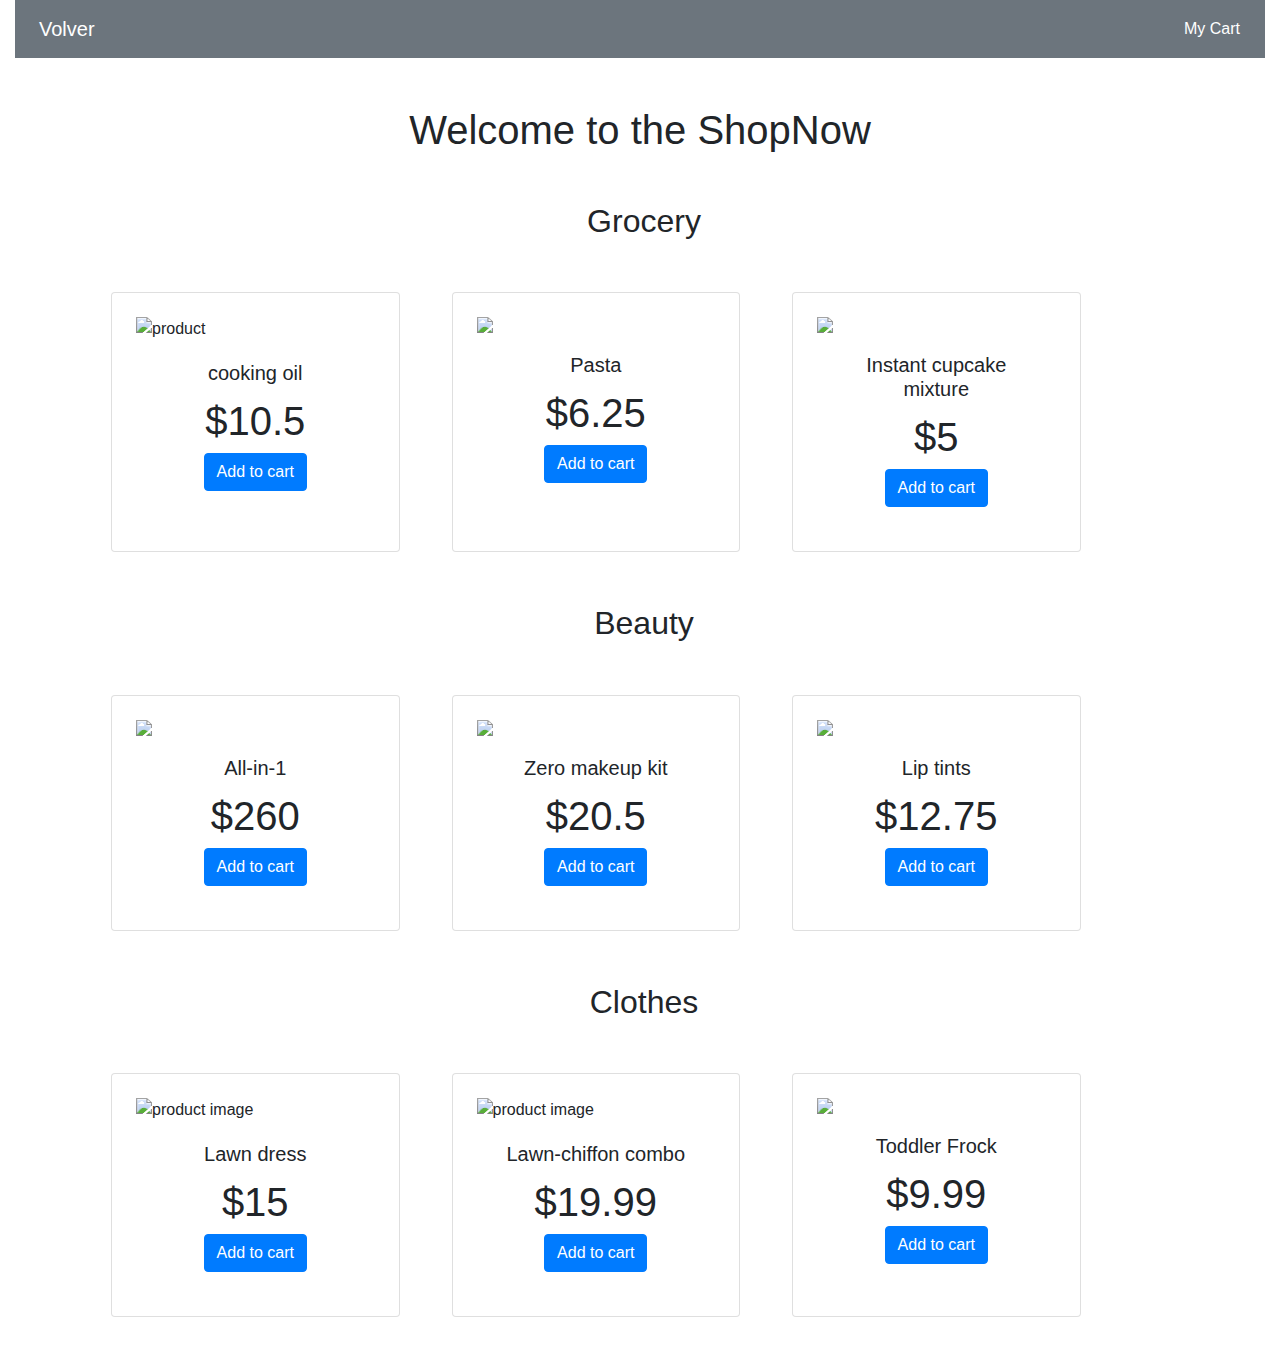
==== shop.html @ 93326316 "Ejercicios 1 - 4" ====
<!DOCTYPE html>
<html lang="en">

<head>
    <meta charset="UTF-8">
    <meta name="viewport" content="width=device-width, initial-scale=1.0">
    <!-- bootstrap -->
    <link rel="stylesheet" href="https://stackpath.bootstrapcdn.com/bootstrap/4.3.1/css/bootstrap.min.css"
          integrity="sha384-ggOyR0iXCbMQv3Xipma34MD+dH/1fQ784/j6cY/iJTQUOhcWr7x9JvoRxT2MZw1T" crossorigin="anonymous">
    <!-- font awesome -->
    <link rel="stylesheet" href="https://use.fontawesome.com/releases/v5.8.1/css/all.css"
          integrity="sha384-50oBUHEmvpQ+1lW4y57PTFmhCaXp0ML5d60M1M7uH2+nqUivzIebhndOJK28anvf" crossorigin="anonymous">

    <link rel="stylesheet" href="css/shop.css">
    <meta http-equiv="X-UA-Compatible" content="ie=edge">
    <title>ShopNow</title>
</head>

<body>
    <div class="container-fluid">
        <!-- navbar -->
        <nav class="navbar navbar-expand-md bg-secondary sticky-top">
            <a class="navbar-brand text-white" href="index.html"><span><i class="fas fa-shopping-cart mr-2"></i></span>
                <span>Volver</span> </a>
            <button class="navbar-toggler" type="button" data-toggle="collapse" data-target="#navbarSupportedContent"
                    aria-controls="navbarSupportedContent" aria-expanded="false" aria-label="Toggle navigation">
                <span class="navbar-toggler-icon"></span>
            </button>

            <div class="collapse navbar-collapse" id="navbarSupportedContent">
                <ul class="navbar-nav ml-auto">
                    <li class="nav-item">
                        <a class="nav-link text-white btn" id="cart" type="button" data-toggle="modal"
                           data-target="#cartModal" href="#beauty"><i class="fas fa-cart-arrow-down"></i>
                            My Cart</a>
                    </li>
                </ul>
            </div>
        </nav>

        <h1 class="text-center mt-3 m-5">Welcome to the ShopNow</h1>

        <!-- Grocery part -->
        <section>
            <h2 class="text-center"><i class="fas fa-shopping-basket mr-2"></i>Grocery</h2>
            <div id="grocery" class="row ml-3 m-5">

                <div class="card col-sm-3 m-1 ml-5 p-4" style="width: 18rem;">
                    <img src="./images/product.svg" class="grocery-img" alt="product">
                    <div class="card-body text-center">
                        <h5 class="card-title">cooking oil</h5>
                        <h1 class="card-text">$10.5</h1>
                        <button type="button" onclick="buy(1)" class="btn btn-primary">Add to cart</button>
                    </div>
                </div>

                <div class="card col-sm-3 m-1 ml-5 p-4" style="width: 18rem;">
                    <img src="./images/product.svg" class="grocery-img">
                    <div class="card-body text-center">
                        <h5 class="card-title">Pasta</h5>
                        <h1 class="card-text">$6.25</h1>
                        <button type="button" onclick="buy(2)" class="btn btn-primary">Add to cart</button>
                    </div>
                </div>

                <div class="card col-sm-3 m-1 ml-5 p-4" style="width: 18rem;">
                    <img src="./images/product.svg" class="grocery-img">
                    <div class="card-body text-center">
                        <h5 class="card-title">Instant cupcake mixture</h5>
                        <h1 class="card-text">$5</h1>
                        <button type="button" onclick="buy(3)" class="btn btn-primary">Add to cart</button>
                    </div>
                </div>
            </div>
        </section>

        <!-- beauty part -->
        <section>
            <h2 class="text-center"><i class="fas fa-heart mr-2"></i>Beauty</h2>
            <div id="beauty" class="row ml-3 m-5">

                <div class="card col-sm-3 m-1 ml-5 p-4" style="width: 18rem;">
                    <img src="./images/product.svg" class="grocery-img">
                    <div class="card-body text-center">
                        <h5 class="card-title">All-in-1</h5>
                        <h1 class="card-text">$260</h1>
                        <button type="button" onclick="buy(4)" class="btn btn-primary">Add to cart</button>
                    </div>
                </div>

                <div class="card col-sm-3 m-1 ml-5 p-4" style="width: 18rem;">
                    <img src="./images/product.svg" class="grocery-img">
                    <div class="card-body text-center">
                        <h5 class="card-title">Zero makeup kit</h5>
                        <h1 class="card-text">$20.5</h1>
                        <button type="button" onclick="buy(5)" class="btn btn-primary">Add to cart</button>
                    </div>
                </div>

                <div class="card col-sm-3 m-1 ml-5 p-4" style="width: 18rem;">
                    <img src="./images/product.svg" class="grocery-img">
                    <div class="card-body text-center">
                        <h5 class="card-title">Lip tints</h5>
                        <h1 class="card-text">$12.75</h1>
                        <button type="button" onclick="buy(6)" class="btn btn-primary">Add to cart</button>
                    </div>
                </div>
            </div>
        </section>

        <!-- clothes part -->
        <section>
            <h2 class="text-center"><i class="fas fa-tshirt mr-2"></i>Clothes</h2>
            <div id="clothes" class="row ml-3 m-5">

                <div class="card col-sm-3 m-1 ml-5 p-4" style="width: 18rem;">
                    <img src="./images/product.svg" class="grocery-img" alt="product image">
                    <div class="card-body text-center">
                        <h5 class="card-title">Lawn dress</h5>
                        <h1 class="card-text">$15</h1>
                        <button type="button" onclick="buy(7)" class="btn btn-primary">Add to cart</button>
                    </div>
                </div>

                <div class="card col-sm-3 m-1 ml-5 p-4" style="width: 18rem;">
                    <img src="./images/product.svg" class="grocery-img" alt="product image">
                    <div class="card-body text-center">
                        <h5 class="card-title">Lawn-chiffon combo</h5>
                        <h1 class="card-text">$19.99</h1>
                        <button type="button" onclick="buy(8)" class="btn btn-primary">Add to cart</button>
                    </div>
                </div>

                <div class="card col-sm-3 m-1 ml-5 p-4" style="width: 18rem;">
                    <img src="./images/product.svg" class="grocery-img">
                    <div class="card-body text-center">
                        <h5 class="card-title">Toddler Frock</h5>
                        <h1 class="card-text">$9.99</h1>
                        <button type="button" onclick="buy(9)" class="btn btn-primary">Add to cart</button>
                    </div>
                </div>

            </div>
        </section>

        <!-- modal -->
        <aside>
            <div class="modal fade" id="cartModal" tabindex="-1" role="dialog"
                 aria-labelledby="cartModalTitle" aria-hidden="true">
                <div class="modal-dialog modal-dialog-scrollable" role="document">
                    <div class="modal-content">
                        <div class="modal-header">
                            <h5 class="modal-title" id="cartModalScrollableTitle"><i class="fas fa-cart-arrow-down"></i>My
                                Cart</h5>
                            <button type="button" class="close" data-dismiss="modal" aria-label="Close">
                                <span aria-hidden="true">&times;</span>
                            </button>
                        </div>
                        <div class="modal-body">
                            <!-- listing items starts -->
                            <div>
                                <ul class="list">

                                </ul>
                                <div>
                                    <h3 class="text-center bill px-5">Select Something</h3>
                                </div>
                                <div class="row text-center">
                                    <a href="checkout.html" class="col btn btn-primary m-3">Checkout</a>
                                    <button class="col btn btn-primary m-3" onclick="cleanCart()">Empty cart</button>
                                </div>
                            </div>
                            <!-- listing items ends -->
                        </div>
                        <div class="modal-footer">
                            <button type="button" class="btn btn-secondary" data-dismiss="modal">Close</button>
                        </div>
                    </div>
                </div>
            </div>
        </aside>

        <!-- script tags -->
        <script src="https://code.jquery.com/jquery-3.3.1.slim.min.js"
                integrity="sha384-q8i/X+965DzO0rT7abK41JStQIAqVgRVzpbzo5smXKp4YfRvH+8abtTE1Pi6jizo" crossorigin="anonymous">
        </script>
        <script src="https://stackpath.bootstrapcdn.com/bootstrap/4.3.1/js/bootstrap.min.js"
                integrity="sha384-JjSmVgyd0p3pXB1rRibZUAYoIIy6OrQ6VrjIEaFf/nJGzIxFDsf4x0xIM+B07jRM" crossorigin="anonymous">
        </script>
        <script src="js/shop.js"></script>
    </div>
</body>

</html>
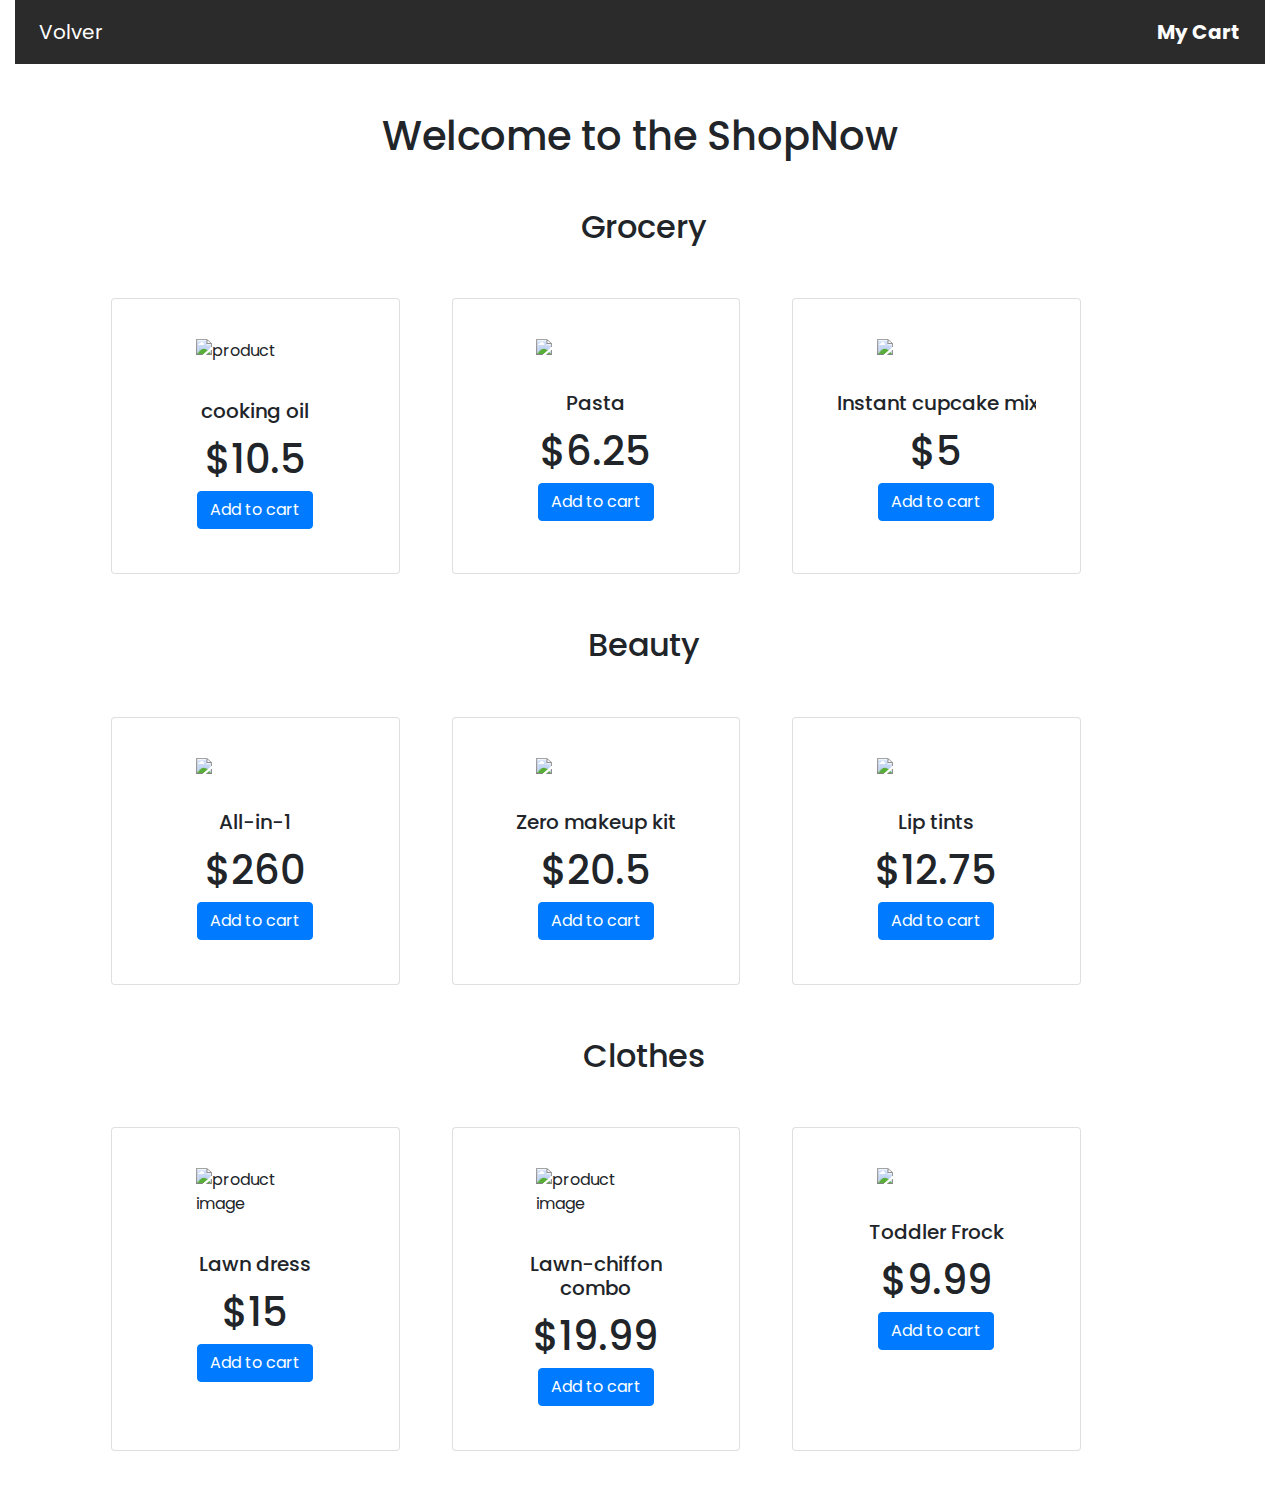
==== commit 27fc67e7: "Ejercicio 6" ====
--- a/shop.html
+++ b/shop.html
@@ -47,7 +47,7 @@
 
                 <div class="card col-sm-3 m-1 ml-5 p-4" style="width: 18rem;">
                     <img src="./images/product.svg" class="grocery-img" alt="product">
-                    <div class="card-body text-center">
+                    <div class="card-body text-center text-nowrap">
                         <h5 class="card-title">cooking oil</h5>
                         <h1 class="card-text">$10.5</h1>
                         <button type="button" onclick="buy(1)" class="btn btn-primary">Add to cart</button>
@@ -66,7 +66,7 @@
                 <div class="card col-sm-3 m-1 ml-5 p-4" style="width: 18rem;">
                     <img src="./images/product.svg" class="grocery-img">
                     <div class="card-body text-center">
-                        <h5 class="card-title">Instant cupcake mixture</h5>
+                        <h5 class="card-title text-nowrap overflow-auto">Instant cupcake mixture</h5>
                         <h1 class="card-text">$5</h1>
                         <button type="button" onclick="buy(3)" class="btn btn-primary">Add to cart</button>
                     </div>
--- a/css/shop.css
+++ b/css/shop.css
@@ -0,0 +1,26 @@
+@import url("https://fonts.googleapis.com/css?family=Poppins");
+body {
+  font-family: Poppins;
+}
+/* navbar */
+.navbar {
+  background-color: rgb(43, 43, 43) !important;
+}
+.nav-link {
+  color: rgb(255, 255, 255);
+  font-size: 20px;
+  font-weight: bold;
+}
+.nav-link:hover {
+  color: white;
+}
+.grocery-img {
+  width: 50%;
+  margin: 1rem auto;
+}
+
+.price {
+  position: absolute;
+  right: 0;
+  margin-right: 1rem;
+}
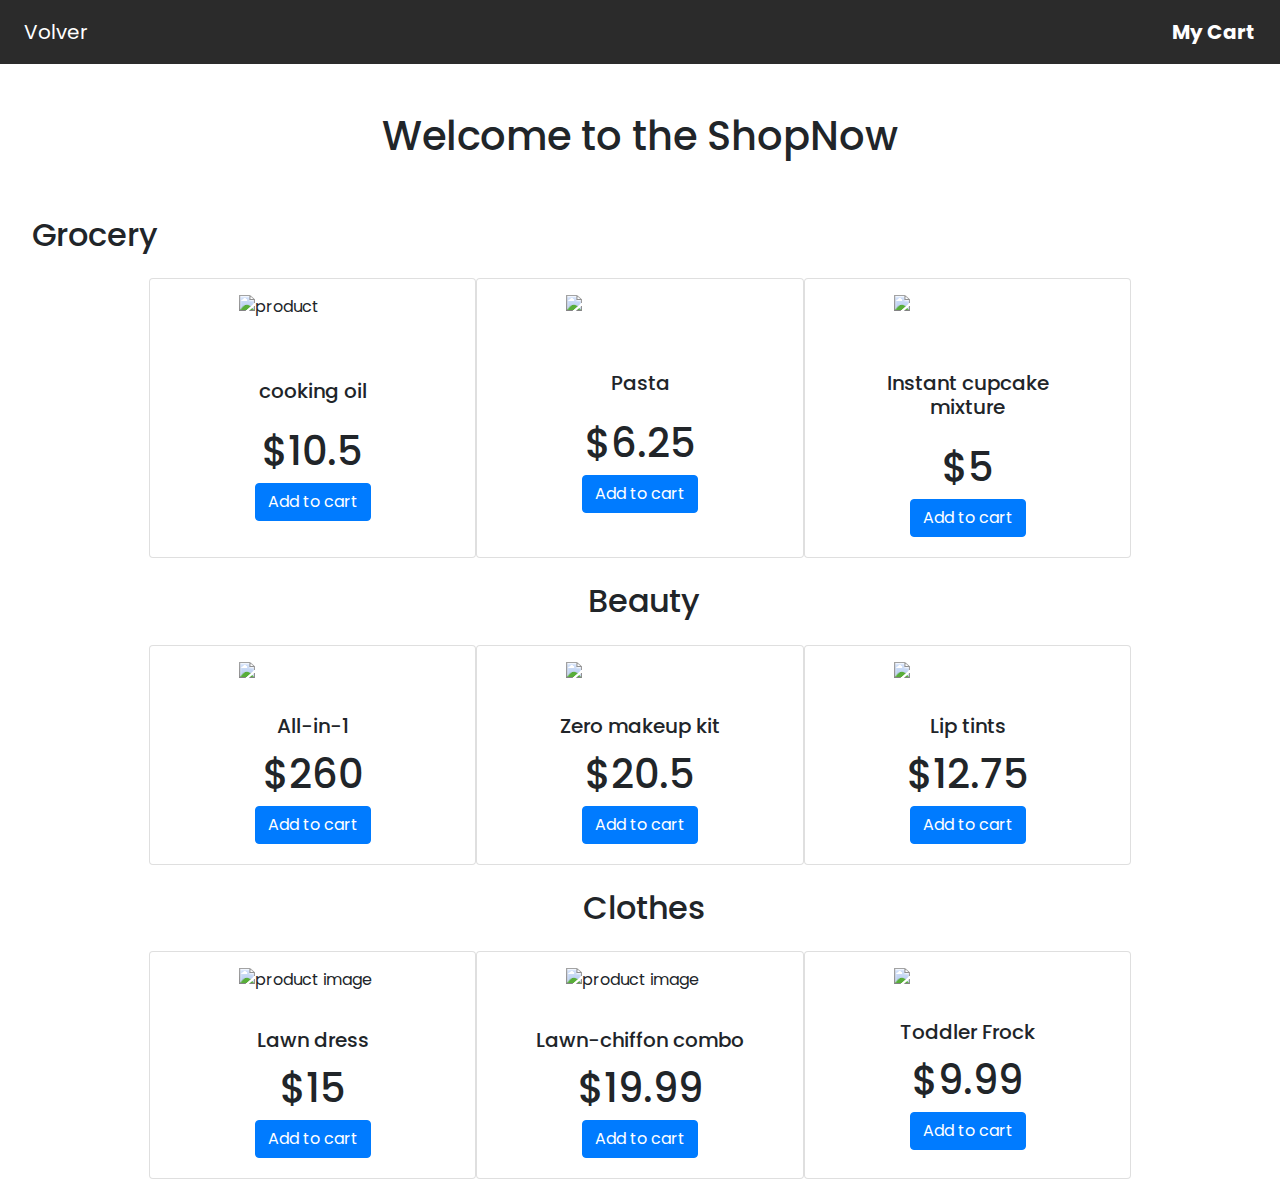
==== commit 74ddc940: "fetch json" ====
--- a/shop.html
+++ b/shop.html
@@ -17,7 +17,7 @@
 </head>
 
 <body>
-    <div class="container-fluid">
+    <div class="container-fluid p-0">
         <!-- navbar -->
         <nav class="navbar navbar-expand-md bg-secondary sticky-top">
             <a class="navbar-brand text-white" href="index.html"><span><i class="fas fa-shopping-cart mr-2"></i></span>
@@ -38,37 +38,37 @@
             </div>
         </nav>
 
-        <h1 class="text-center mt-3 m-5">Welcome to the ShopNow</h1>
+        <h1 class="text-center py-5">Welcome to the ShopNow</h1>
 
         <!-- Grocery part -->
         <section>
-            <h2 class="text-center"><i class="fas fa-shopping-basket mr-2"></i>Grocery</h2>
-            <div id="grocery" class="row ml-3 m-5">
+            <h2 class="text-start pl-4"><i class="fas fa-shopping-basket mr-2"></i>Grocery</h2>
+            <div id="grocery" class="row justify-content-center my-4">
 
-                <div class="card col-sm-3 m-1 ml-5 p-4" style="width: 18rem;">
+                <div class="card col-md-3">
                     <img src="./images/product.svg" class="grocery-img" alt="product">
-                    <div class="card-body text-center text-nowrap">
-                        <h5 class="card-title">cooking oil</h5>
+                    <div class="card-body text-center">
+                        <h5 class="card-title m-4">cooking oil</h5>
                         <h1 class="card-text">$10.5</h1>
-                        <button type="button" onclick="buy(1)" class="btn btn-primary">Add to cart</button>
+                        <button type="button" onclick="addToCart(1)" class="btn btn-primary">Add to cart</button>
                     </div>
                 </div>
 
-                <div class="card col-sm-3 m-1 ml-5 p-4" style="width: 18rem;">
+                <div class="card col-md-3">
                     <img src="./images/product.svg" class="grocery-img">
                     <div class="card-body text-center">
-                        <h5 class="card-title">Pasta</h5>
+                        <h5 class="card-title m-4">Pasta</h5>
                         <h1 class="card-text">$6.25</h1>
-                        <button type="button" onclick="buy(2)" class="btn btn-primary">Add to cart</button>
+                        <button type="button" onclick="addToCart(2)" class="btn btn-primary">Add to cart</button>
                     </div>
                 </div>
 
-                <div class="card col-sm-3 m-1 ml-5 p-4" style="width: 18rem;">
+                <div class="card col-md-3">
                     <img src="./images/product.svg" class="grocery-img">
                     <div class="card-body text-center">
-                        <h5 class="card-title text-nowrap overflow-auto">Instant cupcake mixture</h5>
+                        <h5 class="card-title m-4">Instant cupcake mixture</h5>
                         <h1 class="card-text">$5</h1>
-                        <button type="button" onclick="buy(3)" class="btn btn-primary">Add to cart</button>
+                        <button type="button" onclick="addToCart(3)" class="btn btn-primary">Add to cart</button>
                     </div>
                 </div>
             </div>
@@ -77,32 +77,32 @@
         <!-- beauty part -->
         <section>
             <h2 class="text-center"><i class="fas fa-heart mr-2"></i>Beauty</h2>
-            <div id="beauty" class="row ml-3 m-5">
+            <div id="beauty" class="row justify-content-center my-4">
 
-                <div class="card col-sm-3 m-1 ml-5 p-4" style="width: 18rem;">
+                <div class="card col-md-3">
                     <img src="./images/product.svg" class="grocery-img">
                     <div class="card-body text-center">
                         <h5 class="card-title">All-in-1</h5>
                         <h1 class="card-text">$260</h1>
-                        <button type="button" onclick="buy(4)" class="btn btn-primary">Add to cart</button>
+                        <button type="button" onclick="addToCart(4)" class="btn btn-primary">Add to cart</button>
                     </div>
                 </div>
 
-                <div class="card col-sm-3 m-1 ml-5 p-4" style="width: 18rem;">
+                <div class="card col-md-3">
                     <img src="./images/product.svg" class="grocery-img">
                     <div class="card-body text-center">
                         <h5 class="card-title">Zero makeup kit</h5>
                         <h1 class="card-text">$20.5</h1>
-                        <button type="button" onclick="buy(5)" class="btn btn-primary">Add to cart</button>
+                        <button type="button" onclick="addToCart(5)" class="btn btn-primary">Add to cart</button>
                     </div>
                 </div>
 
-                <div class="card col-sm-3 m-1 ml-5 p-4" style="width: 18rem;">
+                <div class="card col-md-3">
                     <img src="./images/product.svg" class="grocery-img">
                     <div class="card-body text-center">
                         <h5 class="card-title">Lip tints</h5>
                         <h1 class="card-text">$12.75</h1>
-                        <button type="button" onclick="buy(6)" class="btn btn-primary">Add to cart</button>
+                        <button type="button" onclick="addToCart(6)" class="btn btn-primary">Add to cart</button>
                     </div>
                 </div>
             </div>
@@ -111,32 +111,32 @@
         <!-- clothes part -->
         <section>
             <h2 class="text-center"><i class="fas fa-tshirt mr-2"></i>Clothes</h2>
-            <div id="clothes" class="row ml-3 m-5">
+            <div id="clothes" class="row justify-content-center my-4">
 
-                <div class="card col-sm-3 m-1 ml-5 p-4" style="width: 18rem;">
+                <div class="card col-md-3" style="width: 18rem;">
                     <img src="./images/product.svg" class="grocery-img" alt="product image">
                     <div class="card-body text-center">
                         <h5 class="card-title">Lawn dress</h5>
                         <h1 class="card-text">$15</h1>
-                        <button type="button" onclick="buy(7)" class="btn btn-primary">Add to cart</button>
+                        <button type="button" onclick="addToCart(7)" class="btn btn-primary">Add to cart</button>
                     </div>
                 </div>
 
-                <div class="card col-sm-3 m-1 ml-5 p-4" style="width: 18rem;">
+                <div class="card col-md-3" style="width: 18rem;">
                     <img src="./images/product.svg" class="grocery-img" alt="product image">
                     <div class="card-body text-center">
                         <h5 class="card-title">Lawn-chiffon combo</h5>
                         <h1 class="card-text">$19.99</h1>
-                        <button type="button" onclick="buy(8)" class="btn btn-primary">Add to cart</button>
+                        <button type="button" onclick="addToCart(8)" class="btn btn-primary">Add to cart</button>
                     </div>
                 </div>
 
-                <div class="card col-sm-3 m-1 ml-5 p-4" style="width: 18rem;">
+                <div class="card col-md-3" style="width: 18rem;">
                     <img src="./images/product.svg" class="grocery-img">
                     <div class="card-body text-center">
                         <h5 class="card-title">Toddler Frock</h5>
                         <h1 class="card-text">$9.99</h1>
-                        <button type="button" onclick="buy(9)" class="btn btn-primary">Add to cart</button>
+                        <button type="button" onclick="addToCart(9)" class="btn btn-primary">Add to cart</button>
                     </div>
                 </div>
 
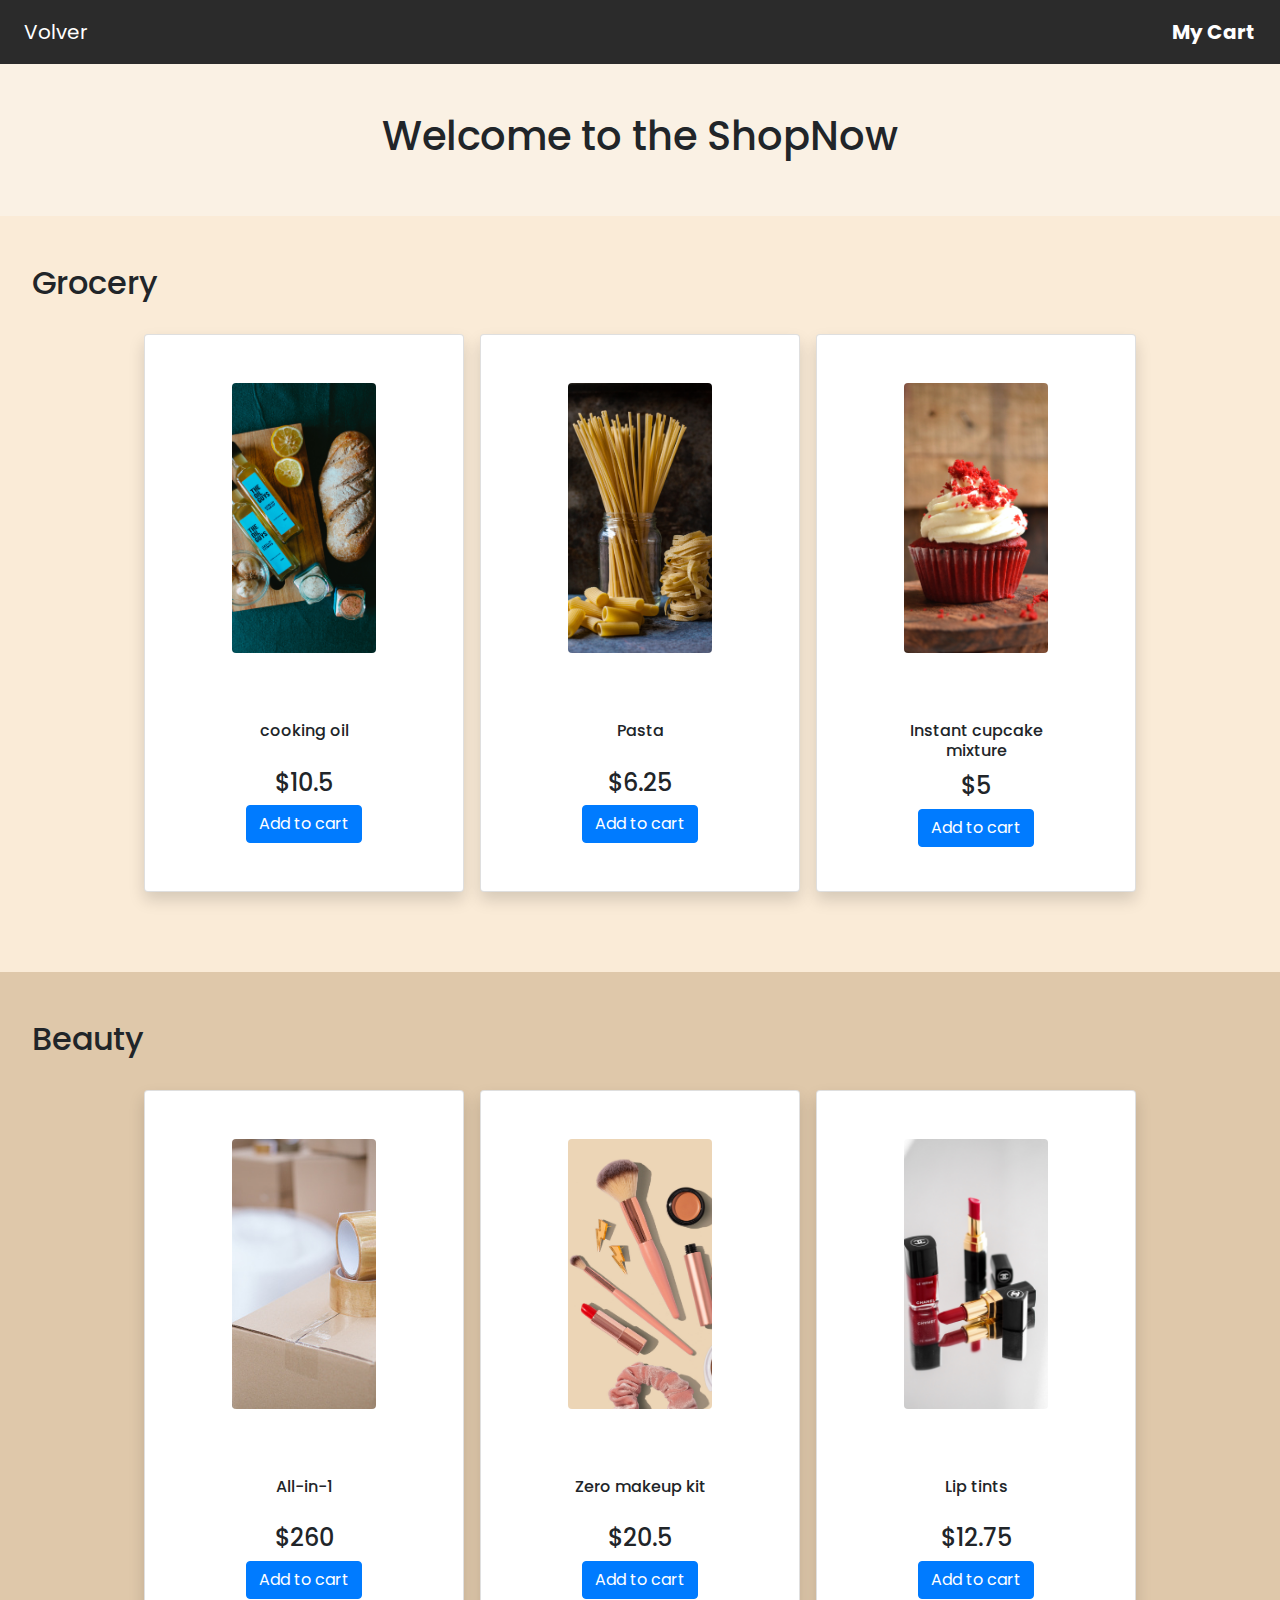
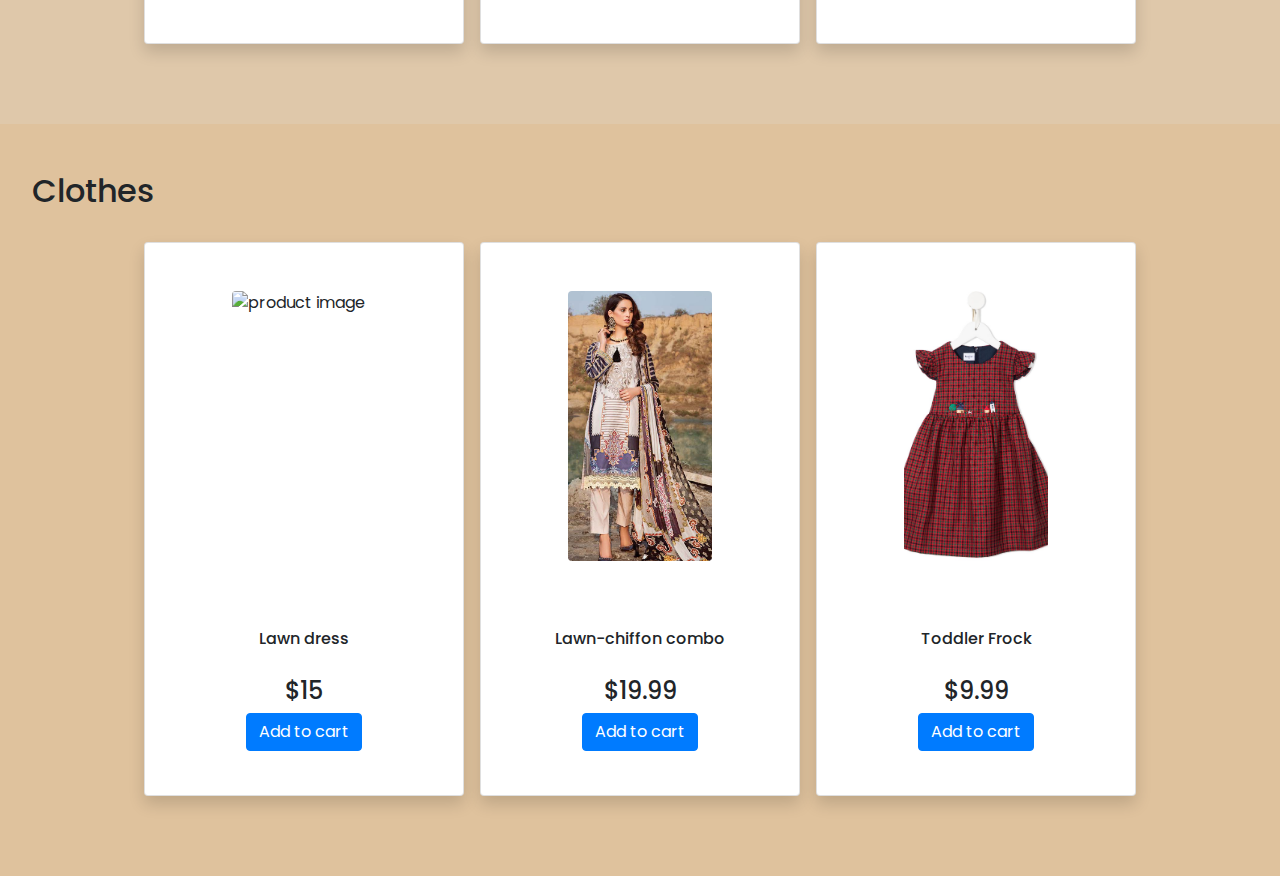
==== commit 10780c57: "badge y lista de modal" ====
--- a/shop.html
+++ b/shop.html
@@ -29,7 +29,9 @@
 
             <div class="collapse navbar-collapse" id="navbarSupportedContent">
                 <ul class="navbar-nav ml-auto">
+                    
                     <li class="nav-item">
+                        <span class="badge badge-pill badge-light active" id="cartBadge"></span>
                         <a class="nav-link text-white btn" id="cart" type="button" data-toggle="modal"
                            data-target="#cartModal" href="#beauty"><i class="fas fa-cart-arrow-down"></i>
                             My Cart</a>
@@ -41,33 +43,33 @@
         <h1 class="text-center py-5">Welcome to the ShopNow</h1>
 
         <!-- Grocery part -->
-        <section>
+        <section class="grocery py-5">
             <h2 class="text-start pl-4"><i class="fas fa-shopping-basket mr-2"></i>Grocery</h2>
-            <div id="grocery" class="row justify-content-center my-4">
+            <div id="grocery" class="row justify-content-center my-4 mx-auto">
 
-                <div class="card col-md-3">
-                    <img src="./images/product.svg" class="grocery-img" alt="product">
-                    <div class="card-body text-center">
-                        <h5 class="card-title m-4">cooking oil</h5>
-                        <h1 class="card-text">$10.5</h1>
+                <div class="card col-lg-3 m-2 shadow">
+                    <img src="./images/cookinoil.jpg" class="card-img-top rounded mx-auto d-block my-5" alt="product">
+                    <div class="card-body text-center mb-4">
+                        <h6 class="card-title pb-3">cooking oil</h6>
+                        <h4 class="card-text">$10.5</h4>
                         <button type="button" onclick="addToCart(1)" class="btn btn-primary">Add to cart</button>
                     </div>
                 </div>
 
-                <div class="card col-md-3">
-                    <img src="./images/product.svg" class="grocery-img">
-                    <div class="card-body text-center">
-                        <h5 class="card-title m-4">Pasta</h5>
-                        <h1 class="card-text">$6.25</h1>
+                <div class="card col-lg-3 m-2 shadow">
+                    <img src="./images/pasta.jpg" class="card-img-top rounded mx-auto d-block my-5">
+                    <div class="card-body text-center mb-4">
+                        <h6 class="card-title pb-3">Pasta</h6>
+                        <h4 class="card-text">$6.25</h4>
                         <button type="button" onclick="addToCart(2)" class="btn btn-primary">Add to cart</button>
                     </div>
                 </div>
 
-                <div class="card col-md-3">
-                    <img src="./images/product.svg" class="grocery-img">
-                    <div class="card-body text-center">
-                        <h5 class="card-title m-4">Instant cupcake mixture</h5>
-                        <h1 class="card-text">$5</h1>
+                <div class="card col-lg-3 m-2 shadow">
+                    <img src="./images/cupcake.jpg" class="card-img-top rounded mx-auto d-block my-5">
+                    <div class="card-body text-center mb-4">
+                        <h6 class="card-title">Instant cupcake <br>mixture</h6>
+                        <h4 class="card-text">$5</h4>
                         <button type="button" onclick="addToCart(3)" class="btn btn-primary">Add to cart</button>
                     </div>
                 </div>
@@ -75,33 +77,33 @@
         </section>
 
         <!-- beauty part -->
-        <section>
-            <h2 class="text-center"><i class="fas fa-heart mr-2"></i>Beauty</h2>
-            <div id="beauty" class="row justify-content-center my-4">
+        <section class="beauty py-5">
+            <h2 class="text-start pl-4"><i class="fas fa-heart mr-2"></i>Beauty</h2>
+            <div id="beauty" class="row justify-content-center my-4 mx-auto">
 
-                <div class="card col-md-3">
-                    <img src="./images/product.svg" class="grocery-img">
-                    <div class="card-body text-center">
-                        <h5 class="card-title">All-in-1</h5>
-                        <h1 class="card-text">$260</h1>
+                <div class="card col-lg-3 m-2 shadow">
+                    <img src="./images/allinone.jpg" class="card-img-top rounded mx-auto d-block my-5">
+                    <div class="card-body text-center mb-4">
+                        <h6 class="card-title pb-3">All-in-1</h6>
+                        <h4 class="card-text">$260</h4>
                         <button type="button" onclick="addToCart(4)" class="btn btn-primary">Add to cart</button>
                     </div>
                 </div>
 
-                <div class="card col-md-3">
-                    <img src="./images/product.svg" class="grocery-img">
-                    <div class="card-body text-center">
-                        <h5 class="card-title">Zero makeup kit</h5>
-                        <h1 class="card-text">$20.5</h1>
+                <div class="card col-lg-3 m-2 shadow">
+                    <img src="./images/makeup.jpg" class="card-img-top rounded mx-auto d-block my-5">
+                    <div class="card-body text-center mb-4">
+                        <h6 class="card-title pb-3">Zero makeup kit</h6>
+                        <h4 class="card-text">$20.5</h4>
                         <button type="button" onclick="addToCart(5)" class="btn btn-primary">Add to cart</button>
                     </div>
                 </div>
 
-                <div class="card col-md-3">
-                    <img src="./images/product.svg" class="grocery-img">
-                    <div class="card-body text-center">
-                        <h5 class="card-title">Lip tints</h5>
-                        <h1 class="card-text">$12.75</h1>
+                <div class="card col-lg-3 m-2 shadow">
+                    <img src="./images/liptints.jpg" class="card-img-top rounded mx-auto d-block my-5">
+                    <div class="card-body text-center mb-4">
+                        <h6 class="card-title pb-3">Lip tints</h6>
+                        <h4 class="card-text">$12.75</h4>
                         <button type="button" onclick="addToCart(6)" class="btn btn-primary">Add to cart</button>
                     </div>
                 </div>
@@ -109,33 +111,33 @@
         </section>
 
         <!-- clothes part -->
-        <section>
-            <h2 class="text-center"><i class="fas fa-tshirt mr-2"></i>Clothes</h2>
-            <div id="clothes" class="row justify-content-center my-4">
+        <section class="clothes py-5">
+            <h2 class="text-start pl-4"><i class="fas fa-tshirt mr-2"></i>Clothes</h2>
+            <div id="clothes" class="row justify-content-center my-4 mx-auto">
 
-                <div class="card col-md-3" style="width: 18rem;">
-                    <img src="./images/product.svg" class="grocery-img" alt="product image">
-                    <div class="card-body text-center">
-                        <h5 class="card-title">Lawn dress</h5>
-                        <h1 class="card-text">$15</h1>
+                <div class="card col-lg-3 m-2 shadow">
+                    <img src="./images/lawndress.jpg" class="card-img-top rounded mx-auto d-block my-5" alt="product image">
+                    <div class="card-body text-center mb-4">
+                        <h6 class="card-title pb-3">Lawn dress</h6>
+                        <h4 class="card-text">$15</h4>
                         <button type="button" onclick="addToCart(7)" class="btn btn-primary">Add to cart</button>
                     </div>
                 </div>
 
-                <div class="card col-md-3" style="width: 18rem;">
-                    <img src="./images/product.svg" class="grocery-img" alt="product image">
-                    <div class="card-body text-center">
-                        <h5 class="card-title">Lawn-chiffon combo</h5>
-                        <h1 class="card-text">$19.99</h1>
+                <div class="card col-lg-3 m-2 shadow">
+                    <img src="./images/lawn-chiffon.jpg" class="card-img-top rounded mx-auto d-block my-5" alt="product image">
+                    <div class="card-body text-center mb-4">
+                        <h6 class="card-title pb-3">Lawn-chiffon combo</h6>
+                        <h4 class="card-text">$19.99</h4>
                         <button type="button" onclick="addToCart(8)" class="btn btn-primary">Add to cart</button>
                     </div>
                 </div>
 
-                <div class="card col-md-3" style="width: 18rem;">
-                    <img src="./images/product.svg" class="grocery-img">
-                    <div class="card-body text-center">
-                        <h5 class="card-title">Toddler Frock</h5>
-                        <h1 class="card-text">$9.99</h1>
+                <div class="card col-lg-3 m-2 shadow">
+                    <img src="./images/toddler.jpg" class="card-img-top rounded mx-auto d-block my-5">
+                    <div class="card-body text-center mb-4">
+                        <h6 class="card-title pb-3">Toddler Frock</h6>
+                        <h4 class="card-text">$9.99</h4>
                         <button type="button" onclick="addToCart(9)" class="btn btn-primary">Add to cart</button>
                     </div>
                 </div>
@@ -150,8 +152,8 @@
                 <div class="modal-dialog modal-dialog-scrollable" role="document">
                     <div class="modal-content">
                         <div class="modal-header">
-                            <h5 class="modal-title" id="cartModalScrollableTitle"><i class="fas fa-cart-arrow-down"></i>My
-                                Cart</h5>
+                            <h6 class="modal-title" id="cartModalScrollableTitle"><i class="fas fa-cart-arrow-down"></i>My
+                                Cart</h6>
                             <button type="button" class="close" data-dismiss="modal" aria-label="Close">
                                 <span aria-hidden="true">&times;</span>
                             </button>
@@ -159,7 +161,7 @@
                         <div class="modal-body">
                             <!-- listing items starts -->
                             <div>
-                                <ul class="list">
+                                <ul class="list" id="cartList">
 
                                 </ul>
                                 <div>
--- a/css/shop.css
+++ b/css/shop.css
@@ -1,5 +1,6 @@
 @import url("https://fonts.googleapis.com/css?family=Poppins");
 body {
+  background-color: rgb(250, 241, 228);
   font-family: Poppins;
 }
 /* navbar */
@@ -14,13 +15,27 @@
 .nav-link:hover {
   color: white;
 }
-.grocery-img {
+.card-img-top {
   width: 50%;
-  margin: 1rem auto;
-}
+  height: 30vh;
+  object-fit: cover;
+  }
 
 .price {
   position: absolute;
   right: 0;
   margin-right: 1rem;
+  
 }
+
+.grocery {
+  background-color: antiquewhite;
+}
+
+.beauty {
+  background-color: rgb(223, 200, 170);
+}
+
+.clothes {
+  background-color: rgb(223, 194, 157);
+}
